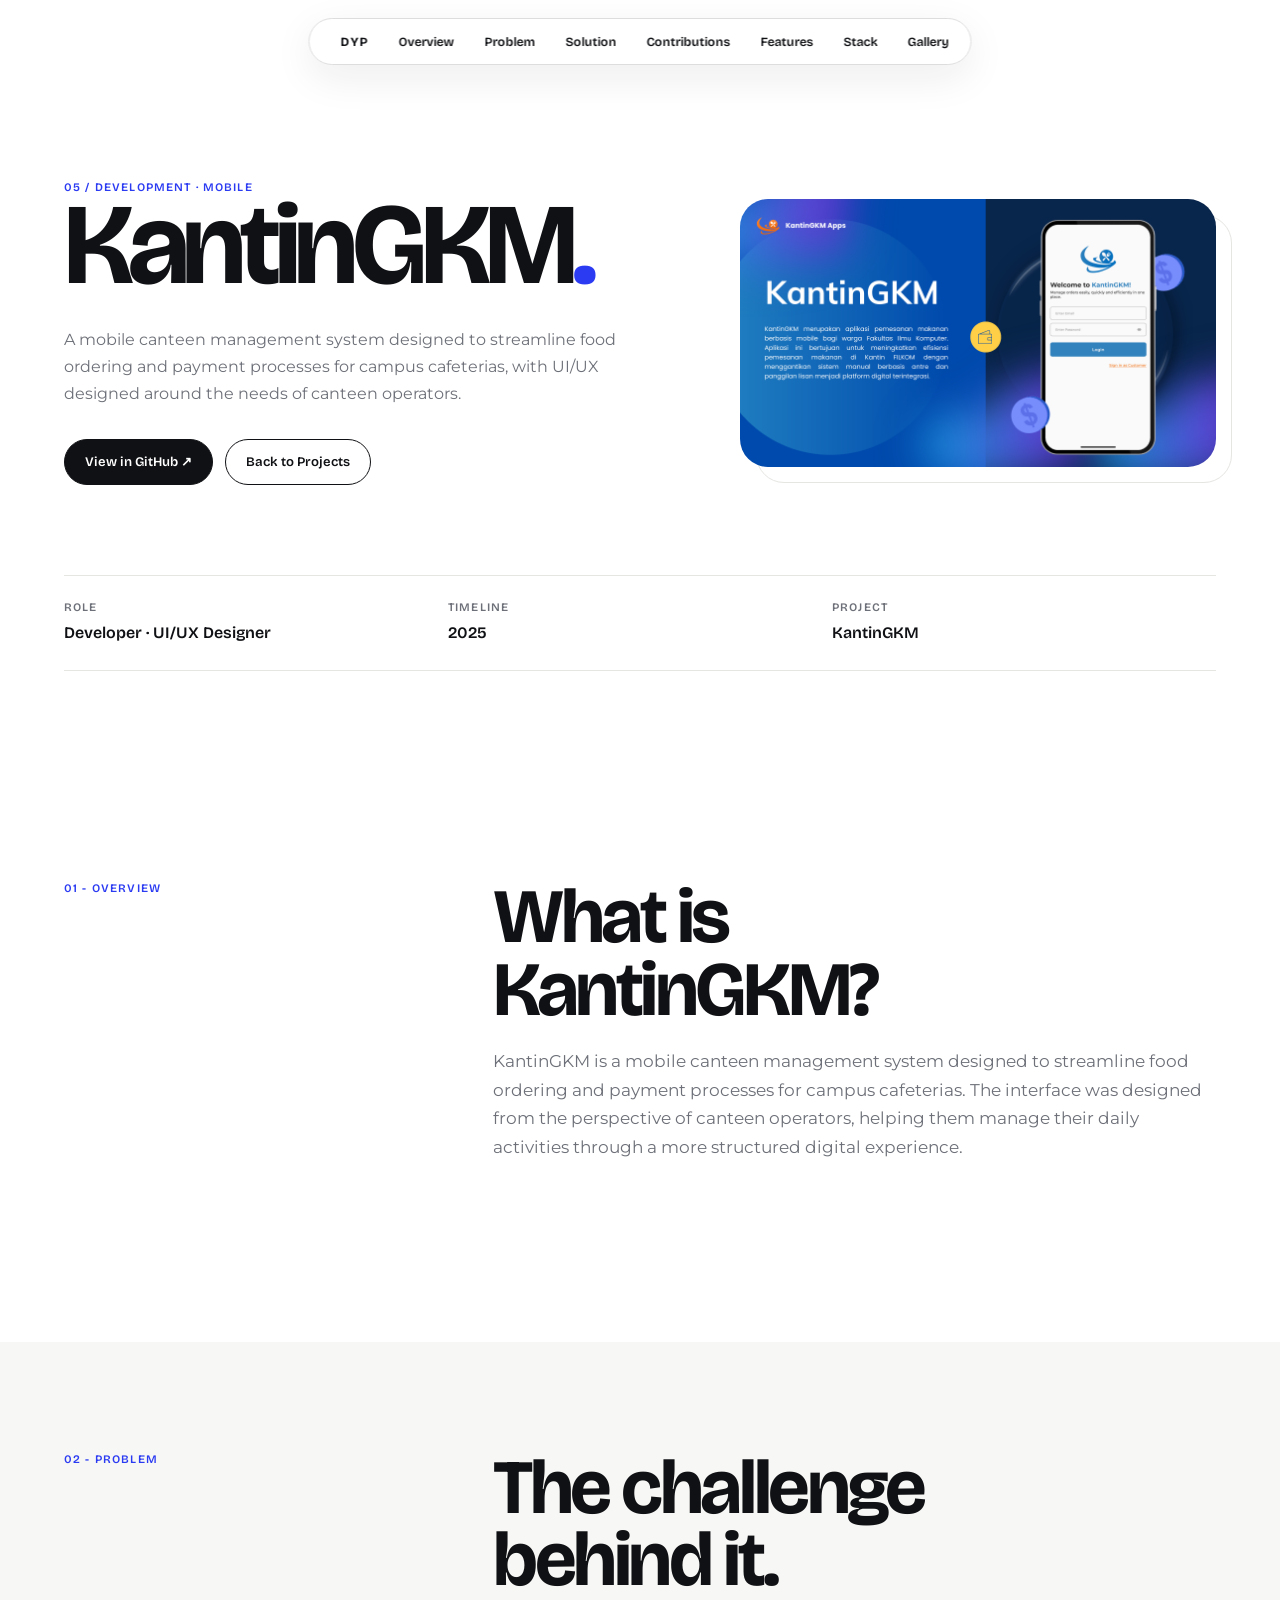
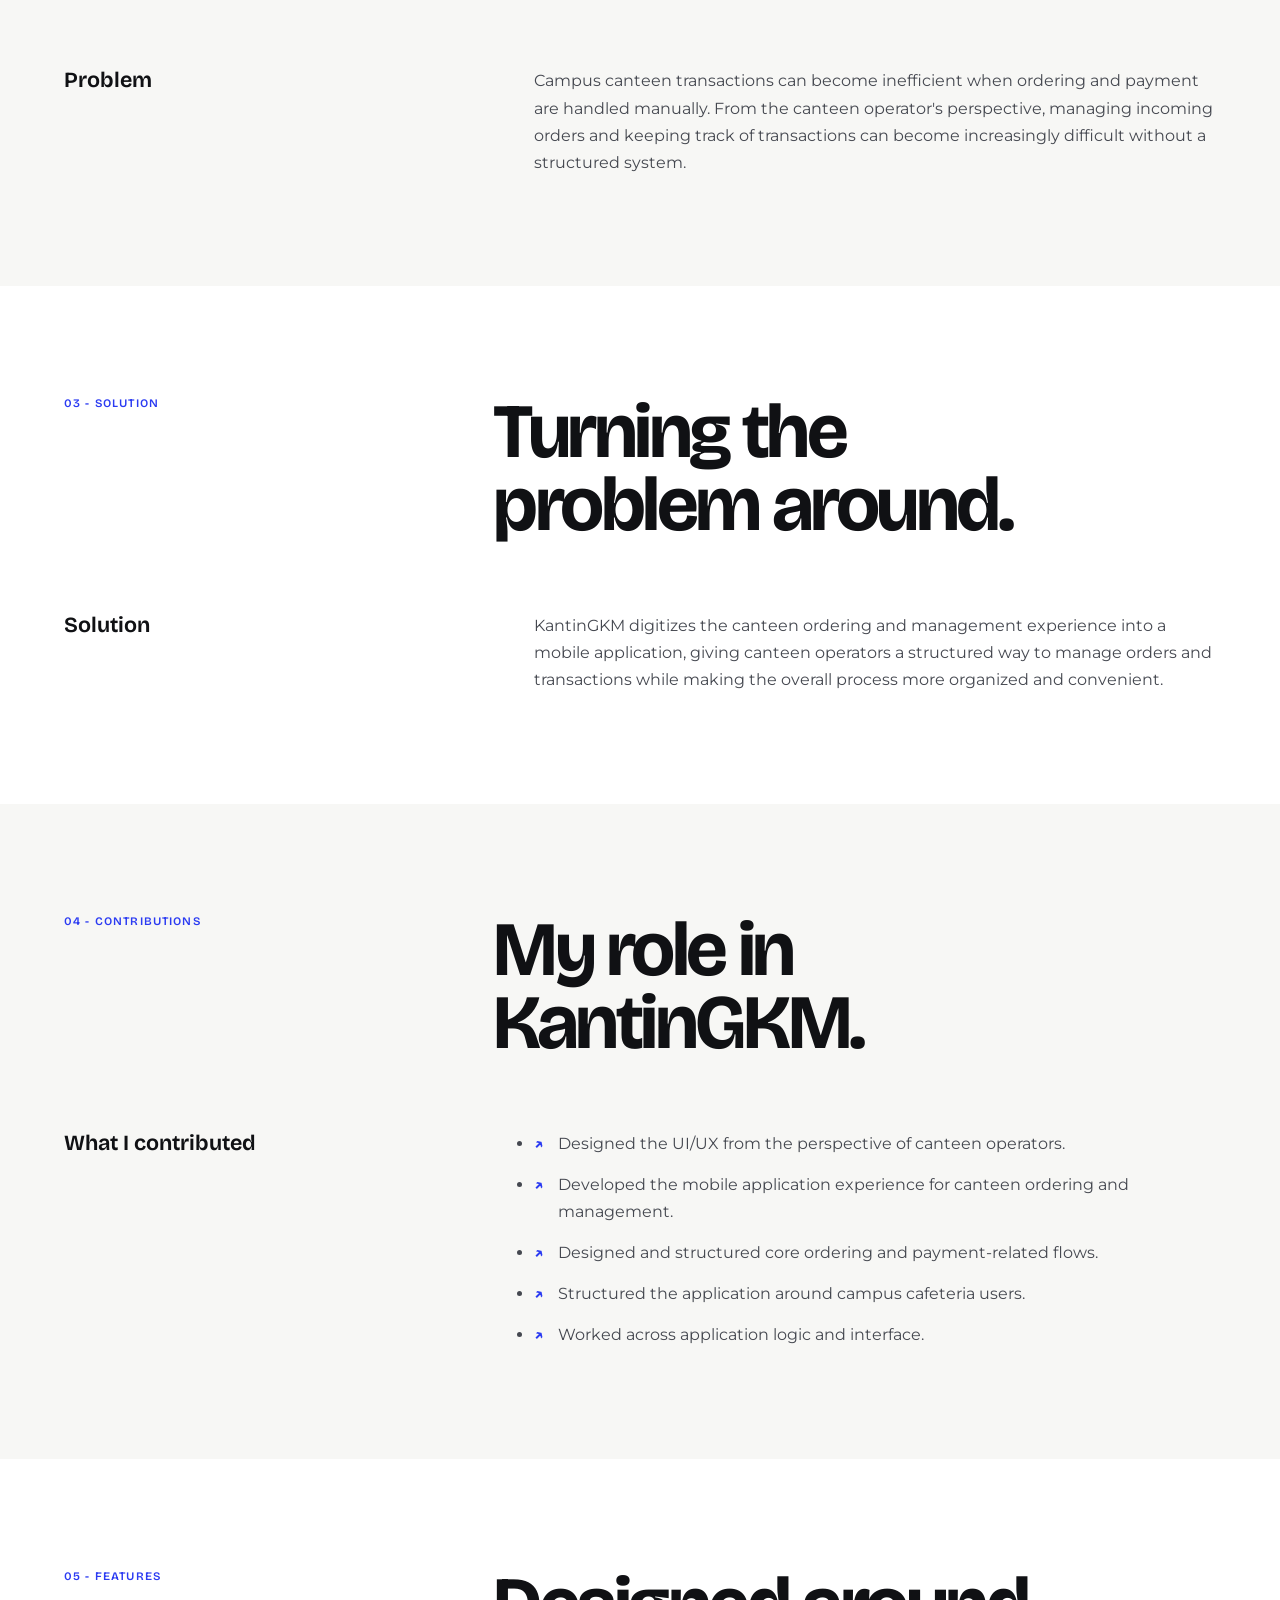
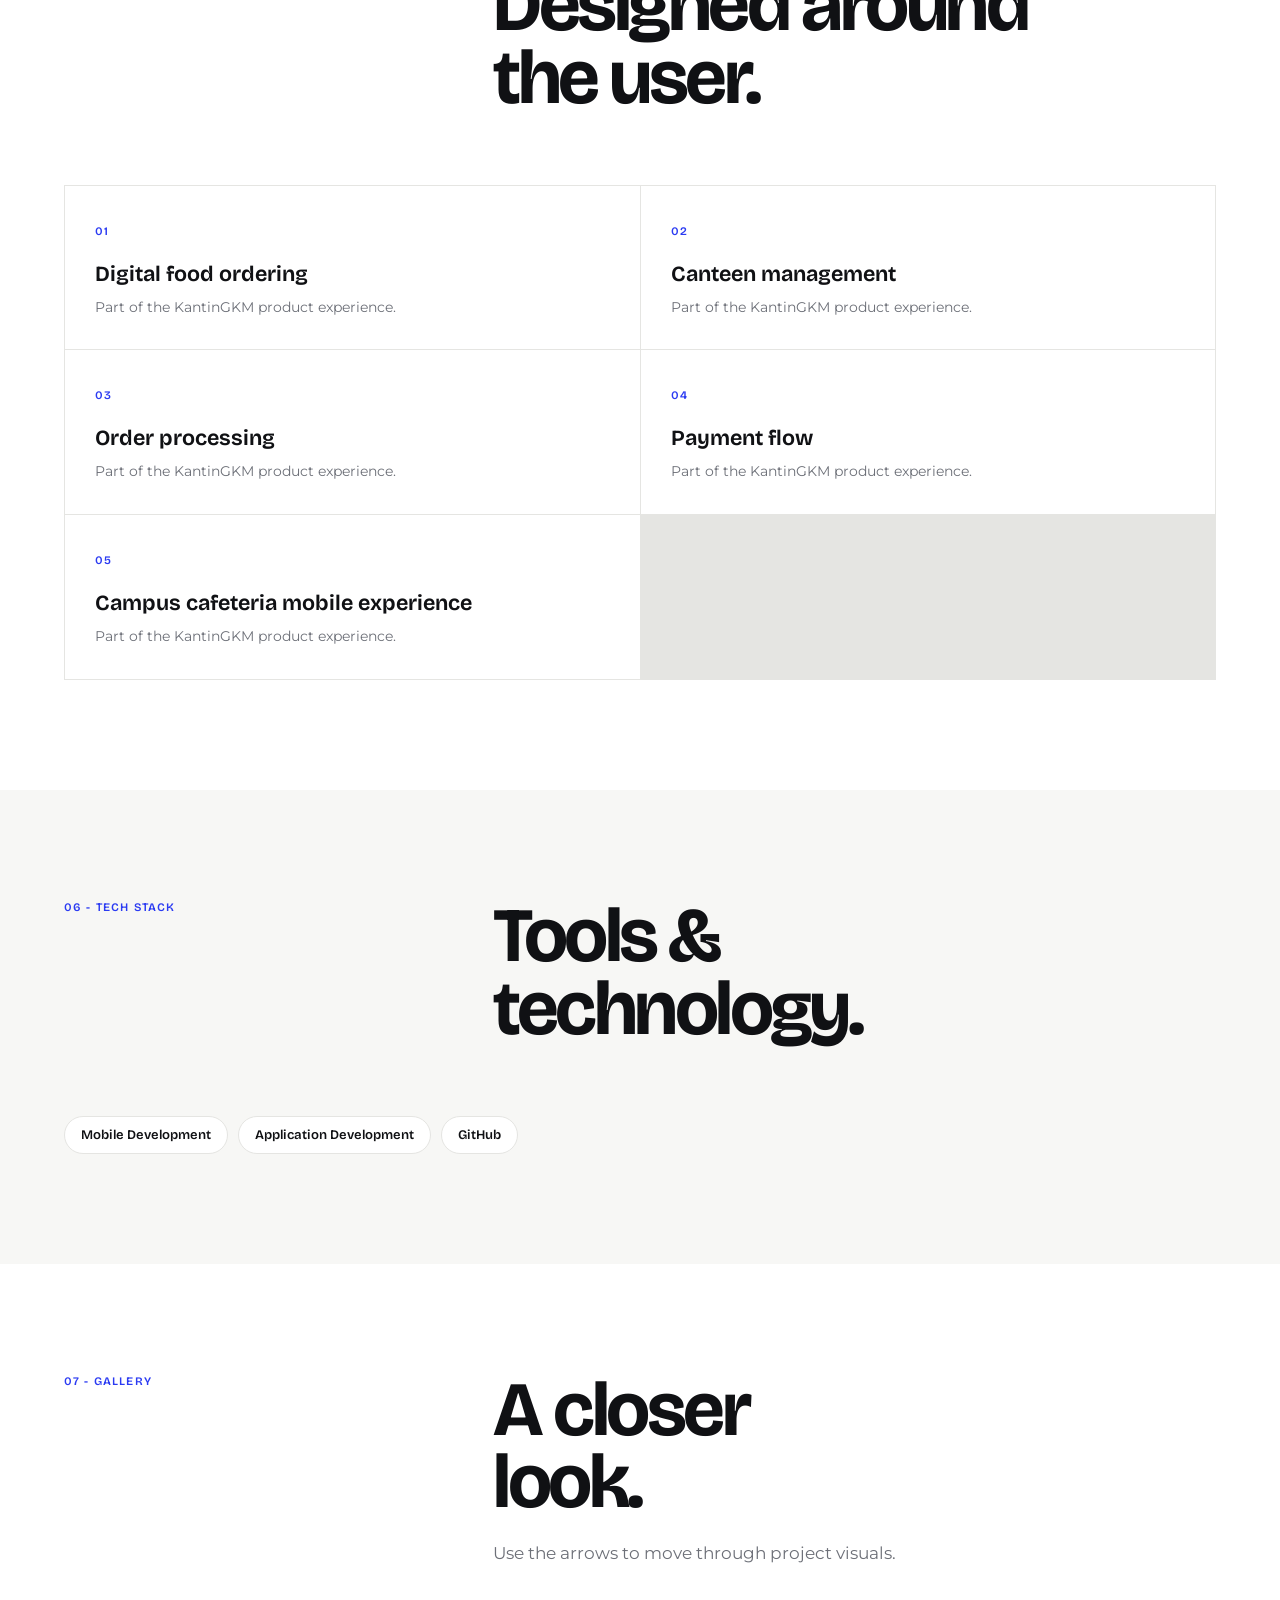
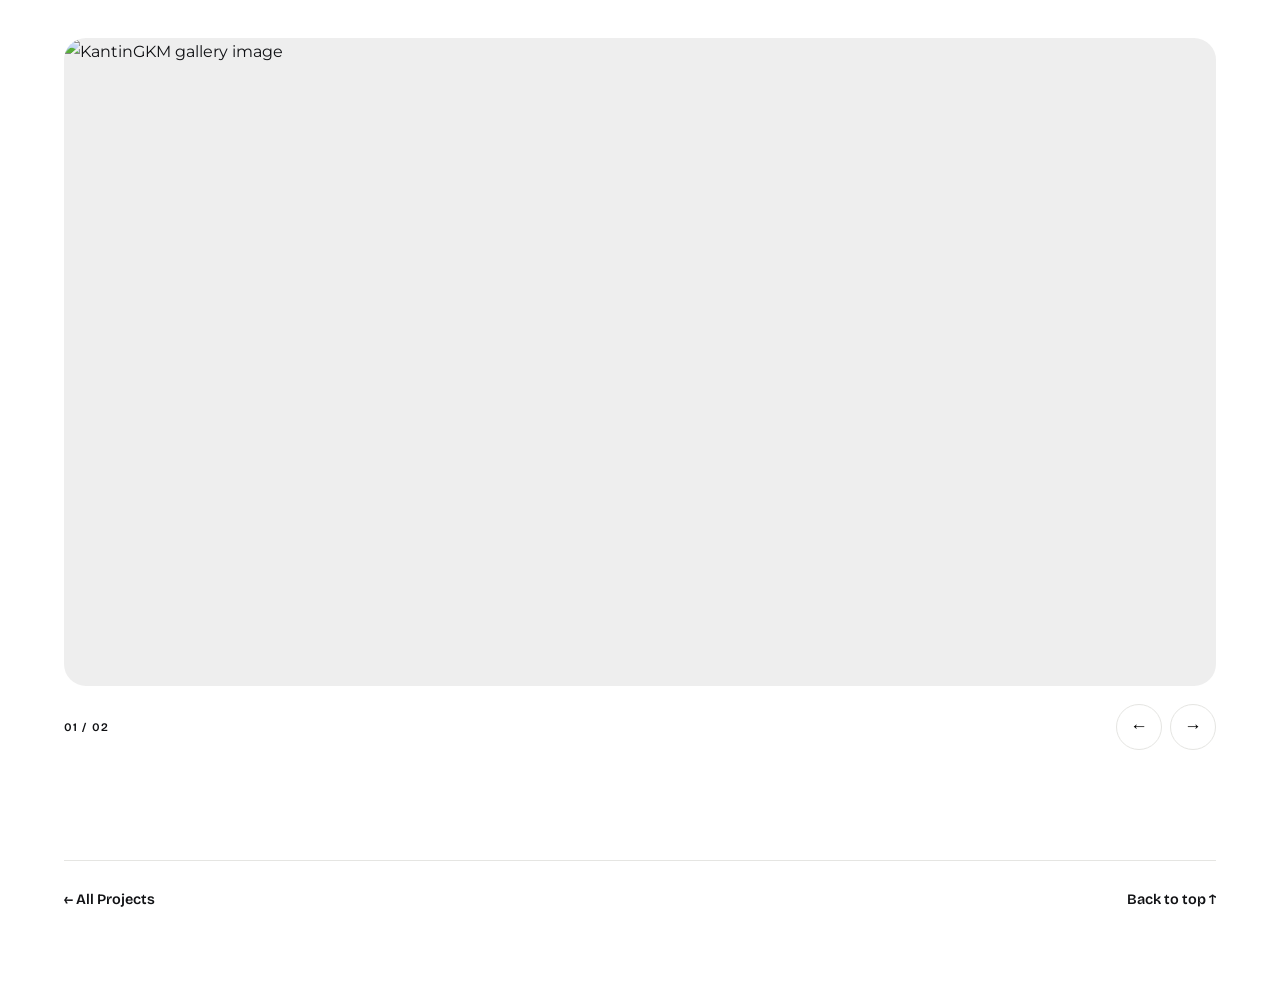
==== projects/kantingkm.html @ e8db1935 "update 2026" ====
<!doctype html>
<html lang="en">

<head>
    <meta charset="utf-8">
    <meta name="viewport" content="width=device-width,initial-scale=1">
    <title>KantinGKM - Dimas Yoga Pratama</title>
    <style>
        @import url('https://fonts.googleapis.com/css2?family=Bricolage+Grotesque:opsz,wght@12..96,400..800&family=Montserrat:wght@300;400;500;600;700&display=swap');

        :root {
            --bg: #fff;
            --surface: #f7f7f5;
            --ink: #101114;
            --muted: #6d7078;
            --line: #e5e5e2;
            --accent: #2b3bf2;
            --max: 1240px;
            --pad: clamp(20px, 5vw, 72px);
            --ease: cubic-bezier(.22, .9, .28, 1)
        }

        * {
            box-sizing: border-box;
            margin: 0;
            padding: 0
        }

        html {
            scroll-behavior: smooth
        }

        body {
            background: var(--bg);
            color: var(--ink);
            font-family: Montserrat, sans-serif;
            line-height: 1.7;
            -webkit-font-smoothing: antialiased
        }

        img {
            display: block;
            max-width: 100%
        }

        a {
            color: inherit
        }

        .container {
            width: min(var(--max), calc(100% - 2 * var(--pad)));
            margin: auto
        }

        .navbar {
            position: fixed;
            top: 18px;
            left: 50%;
            transform: translateX(-50%);
            z-index: 20;
            display: flex;
            align-items: center;
            gap: 4px;
            padding: 7px 9px 7px 18px;
            border: 1px solid #ddd;
            border-radius: 999px;
            background: #fffffff2;
            backdrop-filter: blur(18px);
            box-shadow: 0 12px 40px #14141e14
        }

        .navbar a {
            font: 600 .78rem 'Bricolage Grotesque', sans-serif;
            text-decoration: none;
            padding: 8px 13px;
            border-radius: 999px
        }

        .navbar a:hover {
            background: #f0f0ef
        }

        .navbar .brand {
            font-weight: 700;
            letter-spacing: .08em
        }

        .hero {
            padding: 180px 0 100px
        }

        .hero-grid {
            display: grid;
            grid-template-columns: 1fr .8fr;
            gap: 80px;
            align-items: center
        }

        .kicker,
        .section-num,
        .meta-label,
        .feature-num,
        .gallery-count {
            font: 600 .72rem 'Bricolage Grotesque', sans-serif;
            letter-spacing: .1em;
            text-transform: uppercase
        }

        .kicker,
        .section-num,
        .feature-num {
            color: var(--accent)
        }

        .hero h1 {
            font: 700 clamp(4rem, 9vw, 8.8rem)/.9 'Bricolage Grotesque', sans-serif;
            letter-spacing: -.055em
        }

        .hero h1 span {
            color: var(--accent)
        }

        .hero-description {
            margin-top: 28px;
            max-width: 600px;
            color: var(--muted)
        }

        .hero-actions {
            display: flex;
            gap: 12px;
            flex-wrap: wrap;
            margin-top: 32px
        }

        .button {
            display: inline-flex;
            align-items: center;
            justify-content: center;
            min-height: 46px;
            padding: 0 20px;
            border-radius: 999px;
            text-decoration: none;
            font: 600 .82rem 'Bricolage Grotesque', sans-serif;
            border: 1px solid var(--ink);
            transition: .35s var(--ease)
        }

        .button.primary {
            background: var(--ink);
            color: #fff
        }

        .button:hover {
            transform: translateY(-2px)
        }

        .button.primary:hover {
            background: var(--accent);
            border-color: var(--accent)
        }

        .button.ghost:hover {
            background: var(--ink);
            color: #fff
        }

        .hero-media img {
            width: 100%;
            aspect-ratio: 16/9;
            object-fit: cover;
            border-radius: 28px
        }

        .hero-media {
            position: relative
        }

        .hero-media:after {
            content: '';
            position: absolute;
            inset: 16px -16px -16px 16px;
            border: 1px solid var(--line);
            border-radius: 28px;
            z-index: -1
        }

        .meta {
            display: grid;
            grid-template-columns: repeat(3, 1fr);
            border-top: 1px solid var(--line);
            border-bottom: 1px solid var(--line);
            margin-top: 90px
        }

        .meta-item {
            padding: 24px 20px 24px 0
        }

        .meta-label {
            display: block;
            color: var(--muted);
            margin-bottom: 5px
        }

        .meta-value {
            font: 600 1rem 'Bricolage Grotesque', sans-serif
        }

        .section {
            padding: 110px 0
        }

        .section.alt {
            background: var(--surface)
        }

        .section-head {
            display: grid;
            grid-template-columns: .7fr 1.3fr;
            gap: 40px;
            margin-bottom: 70px
        }

        .section h2 {
            font: 700 clamp(2.7rem, 6vw, 5.5rem)/.95 'Bricolage Grotesque', sans-serif;
            letter-spacing: -.045em
        }

        .section-lead {
            font-size: 1.05rem;
            color: var(--muted);
            max-width: 65ch;
            margin-top: 20px
        }

        .case-copy {
            display: grid;
            grid-template-columns: .75fr 1.25fr;
            gap: 60px
        }

        .case-copy h3,
        .feature h3 {
            font: 650 1.35rem 'Bricolage Grotesque', sans-serif
        }

        .case-copy p,
        .list li {
            color: #454850
        }

        .list {
            display: grid;
            gap: 14px
        }

        .list li {
            position: relative;
            padding-left: 24px
        }

        .list li:before {
            content: '↗';
            position: absolute;
            left: 0;
            color: var(--accent);
            font-weight: 700
        }

        .feature-grid {
            display: grid;
            grid-template-columns: repeat(2, 1fr);
            gap: 1px;
            background: var(--line);
            border: 1px solid var(--line)
        }

        .feature {
            background: var(--bg);
            padding: 30px
        }

        .feature h3 {
            margin: 18px 0 8px
        }

        .feature p {
            font-size: .9rem;
            color: var(--muted)
        }

        .stack {
            display: flex;
            flex-wrap: wrap;
            gap: 10px
        }

        .chip {
            padding: 10px 16px;
            border: 1px solid var(--line);
            border-radius: 999px;
            font: 600 .82rem 'Bricolage Grotesque', sans-serif;
            background: #fff
        }

        .gallery-frame {
            position: relative;
            overflow: hidden;
            border-radius: 22px;
            background: #eee;
            aspect-ratio: 16/9
        }

        .gallery-frame img {
            width: 100%;
            height: 100%;
            object-fit: cover;
            transition: opacity .2s
        }

        .gallery-controls {
            display: flex;
            justify-content: space-between;
            align-items: center;
            margin-top: 18px
        }

        .gallery-buttons {
            display: flex;
            gap: 8px
        }

        .gallery-buttons button {
            width: 46px;
            height: 46px;
            border: 1px solid var(--line);
            background: #fff;
            border-radius: 50%;
            font-size: 1.1rem;
            cursor: pointer
        }

        .gallery-buttons button:hover {
            background: var(--ink);
            color: #fff
        }

        .note {
            margin-top: 15px;
            color: var(--muted);
            font-size: .78rem
        }

        .bottom-nav {
            display: flex;
            justify-content: space-between;
            border-top: 1px solid var(--line);
            padding: 30px 0 80px
        }

        .bottom-nav a {
            font: 600 .9rem 'Bricolage Grotesque', sans-serif;
            text-decoration: none
        }

        .bottom-nav a:hover {
            color: var(--accent)
        }

        .reveal {
            opacity: 0;
            transform: translateY(22px);
            transition: .8s var(--ease)
        }

        .reveal.show {
            opacity: 1;
            transform: none
        }

        @media(max-width:800px) {
            .navbar {
                width: calc(100% - 28px);
                justify-content: space-between
            }

            .navbar a:not(.brand) {
                display: none
            }

            .hero {
                padding-top: 130px
            }

            .hero-grid,
            .section-head,
            .case-copy {
                grid-template-columns: 1fr
            }

            .hero-grid {
                gap: 45px
            }

            .hero h1 {
                font-size: clamp(3.5rem, 17vw, 6rem)
            }

            .meta {
                grid-template-columns: 1fr
            }

            .meta-item {
                border-bottom: 1px solid var(--line)
            }

            .section {
                padding: 80px 0
            }

            .feature-grid {
                grid-template-columns: 1fr
            }

            .bottom-nav {
                padding-bottom: 50px
            }
        }
    </style>
</head>

<body>
    <nav class="navbar"><a class="brand" href="../index.html">DYP</a><a href="#overview">Overview</a><a
            href="#problem">Problem</a><a href="#solution">Solution</a><a href="#contributions">Contributions</a><a
            href="#features">Features</a><a href="#stack">Stack</a><a href="#gallery">Gallery</a></nav>
    <main>
        <section class="hero">
            <div class="container">
                <div class="hero-grid">
                    <div class="reveal">
                        <p class="kicker">05 / Development · Mobile</p>
                        <h1>KantinGKM<span>.</span></h1>
                        <p class="hero-description">A mobile canteen management system designed to streamline food ordering and payment processes for campus cafeterias, with UI/UX designed around the needs of canteen operators.</p>
                        <div class="hero-actions"><a class="button primary"
                                href="https://github.com/dimassypp/KantinGKM" target="_blank" rel="noopener">View in
                                GitHub ↗</a><a class="button ghost" href="../index.html#projects">Back to Projects</a>
                        </div>
                    </div>
                    <div class="hero-media reveal"><img src="../assets/images/kantingkm.png"
                            alt="KantinGKM project preview"></div>
                </div>
                <div class="meta reveal">
                    <div class="meta-item"><span class="meta-label">Role</span><span class="meta-value">Developer · UI/UX Designer</span>
                    </div>
                    <div class="meta-item"><span class="meta-label">Timeline</span><span class="meta-value">2025</span>
                    </div>
                    <div class="meta-item"><span class="meta-label">Project</span><span
                            class="meta-value">KantinGKM</span></div>
                </div>
            </div>
        </section>
        <section class="section" id="overview">
            <div class="container">
                <div class="section-head reveal"><span class="section-num">01 - OVERVIEW</span>
                    <div>
                        <h2>What is<br>KantinGKM?</h2>
                        <p class="section-lead">KantinGKM is a mobile canteen management system designed to streamline food ordering and payment processes for campus cafeterias. The interface was designed from the perspective of canteen operators, helping them manage their daily activities through a more structured digital experience.</p>
                    </div>
                </div>
            </div>
        </section>
        <section class="section alt" id="problem">
            <div class="container">
                <div class="section-head reveal"><span class="section-num">02 - PROBLEM</span>
                    <div>
                        <h2>The challenge<br>behind it.</h2>
                    </div>
                </div>
                <div class="case-copy reveal">
                    <h3>Problem</h3>
                    <p>Campus canteen transactions can become inefficient when ordering and payment are handled manually. From the canteen operator's perspective, managing incoming orders and keeping track of transactions can become increasingly difficult without a structured system.</p>
                </div>
            </div>
        </section>
        <section class="section" id="solution">
            <div class="container">
                <div class="section-head reveal"><span class="section-num">03 - SOLUTION</span>
                    <div>
                        <h2>Turning the<br>problem around.</h2>
                    </div>
                </div>
                <div class="case-copy reveal">
                    <h3>Solution</h3>
                    <p>KantinGKM digitizes the canteen ordering and management experience into a mobile application, giving canteen operators a structured way to manage orders and transactions while making the overall process more organized and convenient.
                    </p>
                </div>
            </div>
        </section>
        <section class="section alt" id="contributions">
            <div class="container">
                <div class="section-head reveal"><span class="section-num">04 - CONTRIBUTIONS</span>
                    <div>
                        <h2>My role in<br>KantinGKM.</h2>
                    </div>
                </div>
                <div class="case-copy reveal">
                    <h3>What I contributed</h3>
                    <ul class="list">
                        <li>Designed the UI/UX from the perspective of canteen operators.</li>
                        <li>Developed the mobile application experience for canteen ordering and management.</li>
                        <li>Designed and structured core ordering and payment-related flows.</li>
                        <li>Structured the application around campus cafeteria users.</li>
                        <li>Worked across application logic and interface.</li>
                    </ul>
                </div>
            </div>
        </section>
        <section class="section" id="features">
            <div class="container">
                <div class="section-head reveal"><span class="section-num">05 - FEATURES</span>
                    <div>
                        <h2>Designed around<br>the user.</h2>
                    </div>
                </div>
                <div class="feature-grid">
                    <article class='feature reveal'><span class='feature-num'>01</span>
                        <h3>Digital food ordering</h3>
                        <p>Part of the KantinGKM product experience.</p>
                    </article>
                    <article class='feature reveal'><span class='feature-num'>02</span>
                        <h3>Canteen management</h3>
                        <p>Part of the KantinGKM product experience.</p>
                    </article>
                    <article class='feature reveal'><span class='feature-num'>03</span>
                        <h3>Order processing</h3>
                        <p>Part of the KantinGKM product experience.</p>
                    </article>
                    <article class='feature reveal'><span class='feature-num'>04</span>
                        <h3>Payment flow</h3>
                        <p>Part of the KantinGKM product experience.</p>
                    </article>
                    <article class='feature reveal'><span class='feature-num'>05</span>
                        <h3>Campus cafeteria mobile experience</h3>
                        <p>Part of the KantinGKM product experience.</p>
                    </article>
                </div>
            </div>
        </section>
        <section class="section alt" id="stack">
            <div class="container">
                <div class="section-head reveal"><span class="section-num">06 - TECH STACK</span>
                    <div>
                        <h2>Tools &amp;<br>technology.</h2>
                    </div>
                </div>
                <div class="stack reveal"><span class='chip'>Mobile Development</span><span class='chip'>Application
                        Development</span><span class='chip'>GitHub</span></div>
            </div>
        </section>
        <section class="section" id="gallery">
            <div class="container">
                <div class="section-head reveal"><span class="section-num">07 - GALLERY</span>
                    <div>
                        <h2>A closer<br>look.</h2>
                        <p class="section-lead">Use the arrows to move through project visuals.</p>
                    </div>
                </div>
                <div class="gallery reveal">
                    <div class="gallery-frame"><img id="galleryImage" src="../assets/images/kantingkm1.png"
                            alt="KantinGKM gallery image"></div>
                    <div class="gallery-controls"><span class="gallery-count" id="galleryCount">01 / 02</span>
                        <div class="gallery-buttons"><button id="prev" type="button">←</button><button id="next"
                                type="button">→</button></div>
                    </div>
                </div>
            </div>
        </section>
        <section class="container">
            <div class="bottom-nav"><a href="../index.html#projects">← All Projects</a><a href="#overview">Back to top
                    ↑</a></div>
        </section>
    </main>
    <script>const gallery = ["../assets/images/kantingkm1.png", "../assets/images/kantingkm2.png"]; let i = 0; const im = document.getElementById('galleryImage'), ct = document.getElementById('galleryCount'); function render() { im.style.opacity = 0; setTimeout(() => { im.src = gallery[i]; im.style.opacity = 1; ct.textContent = String(i + 1).padStart(2, '0') + ' / ' + String(gallery.length).padStart(2, '0') }, 120) } document.getElementById('next').onclick = () => { i = (i + 1) % gallery.length; render() }; document.getElementById('prev').onclick = () => { i = (i - 1 + gallery.length) % gallery.length; render() }; const o = new IntersectionObserver(es => es.forEach(e => e.isIntersecting && e.target.classList.add('show')), { threshold: .12 }); document.querySelectorAll('.reveal').forEach(e => o.observe(e));</script>
</body>

</html>
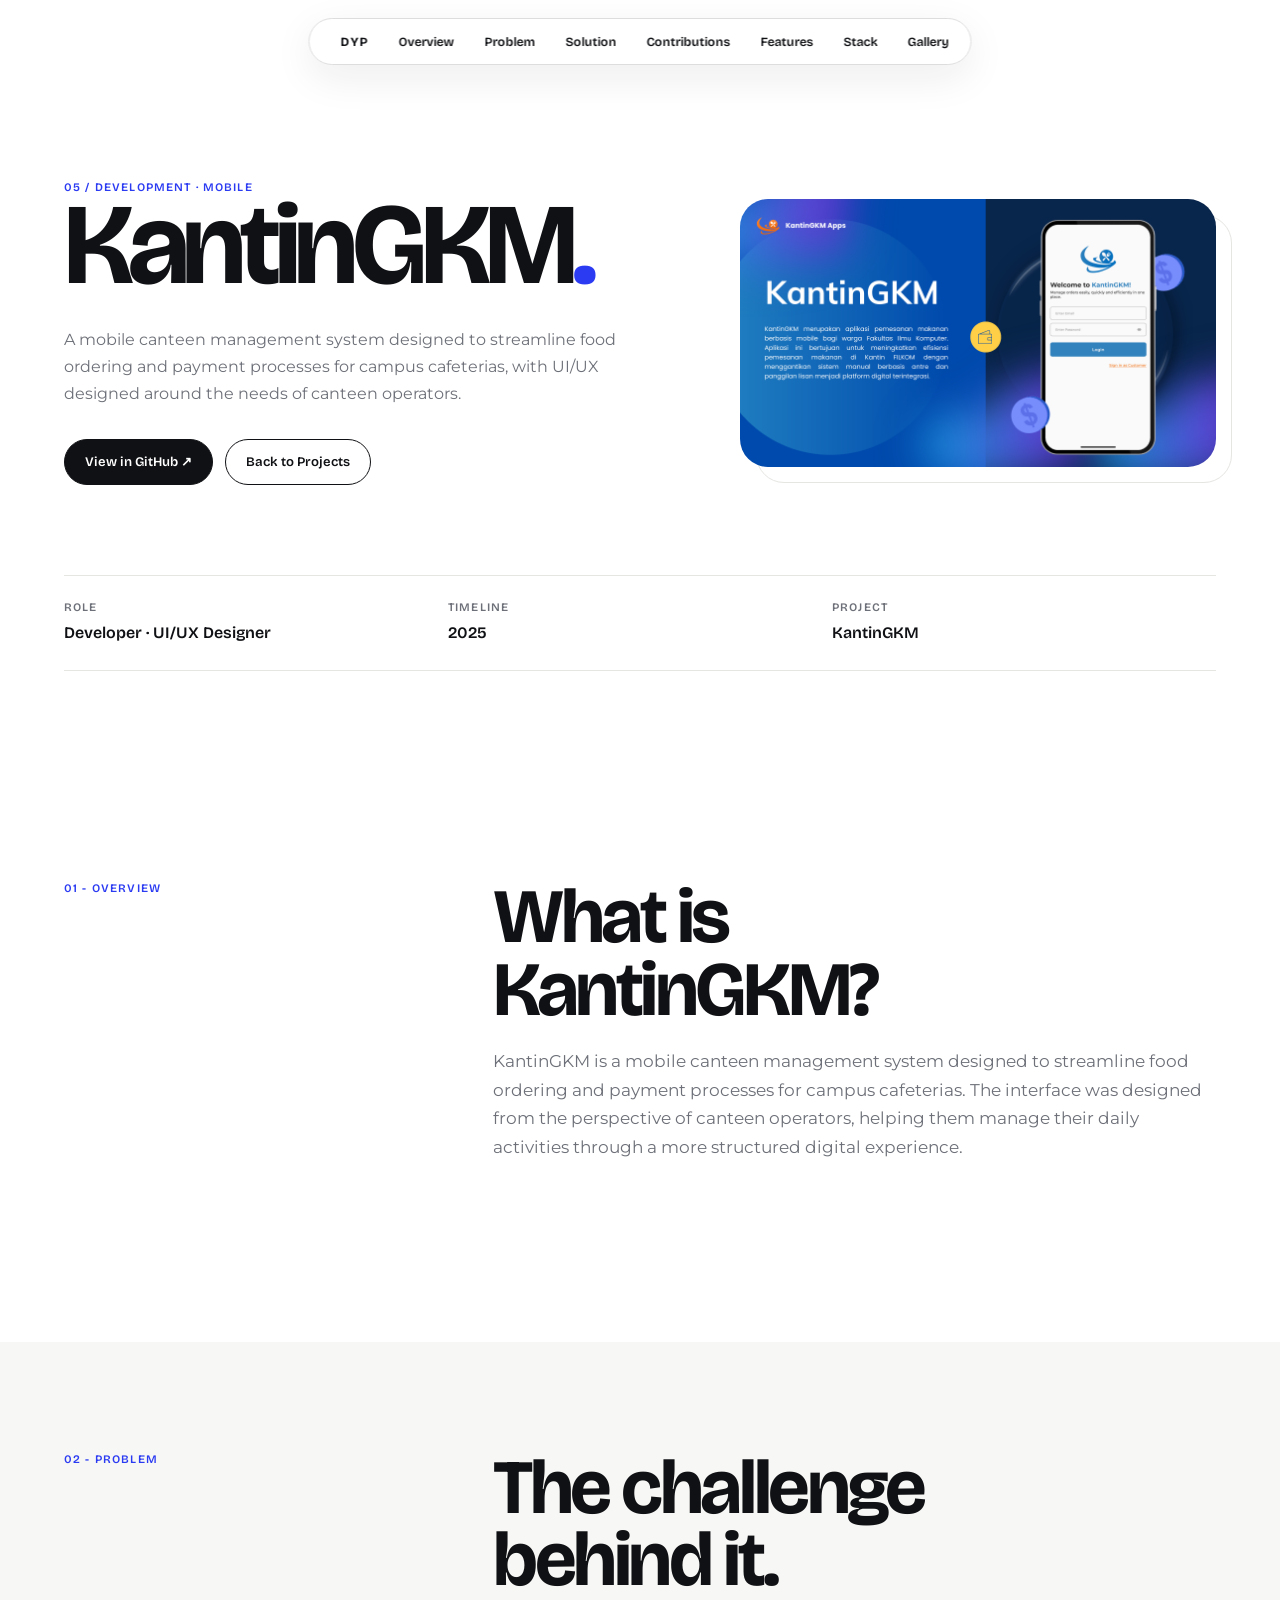
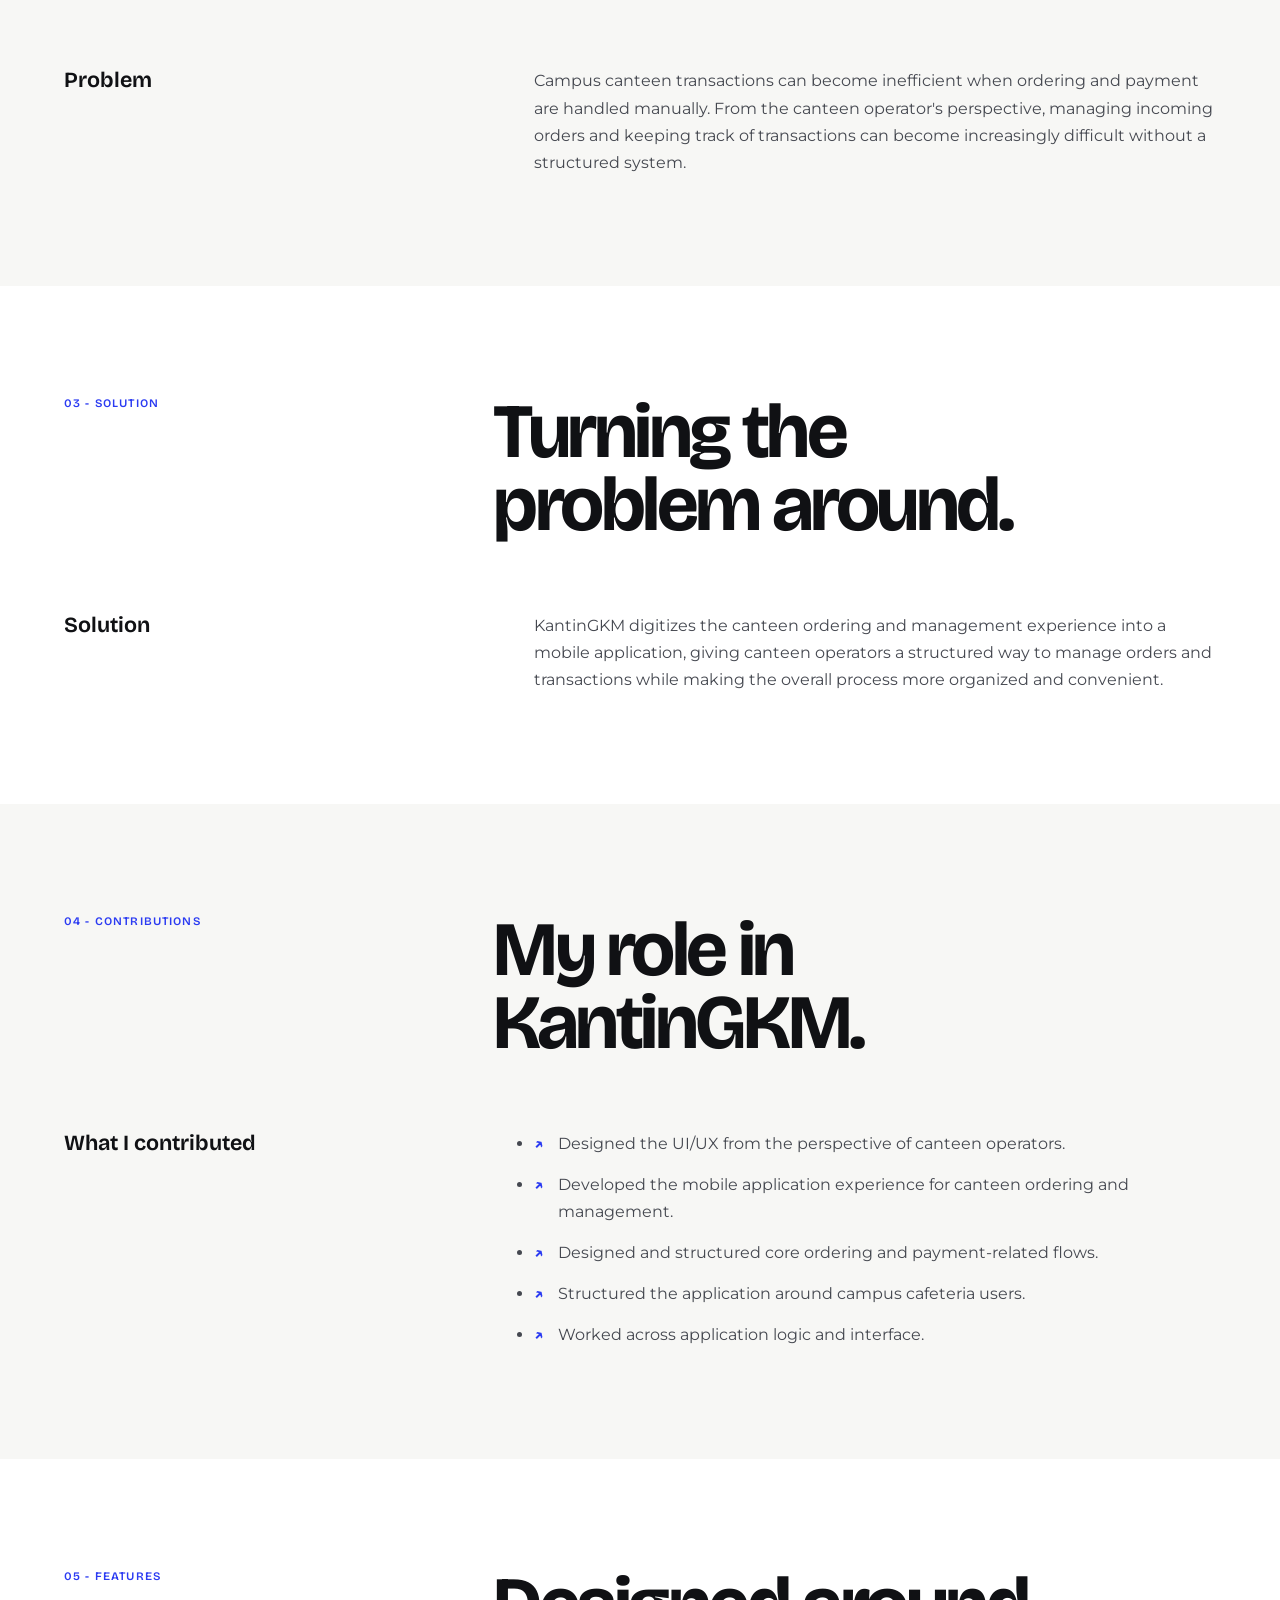
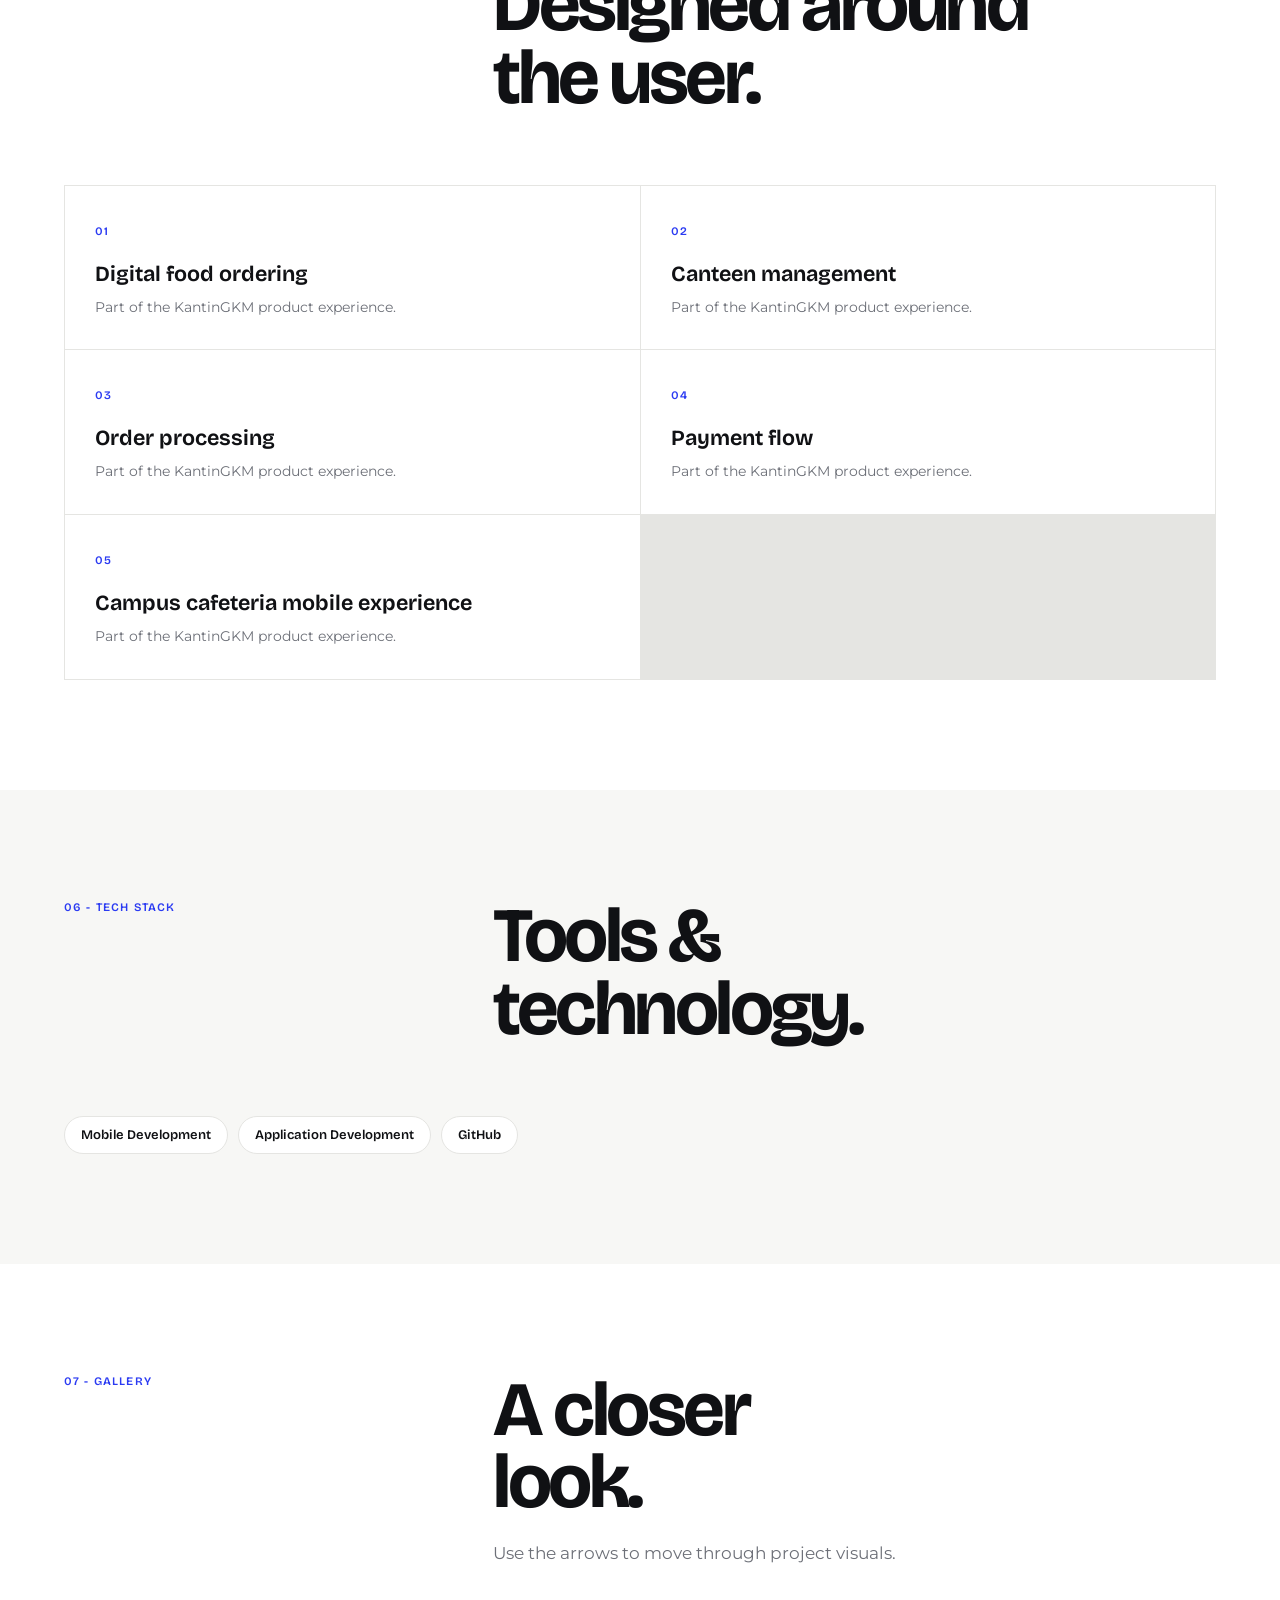
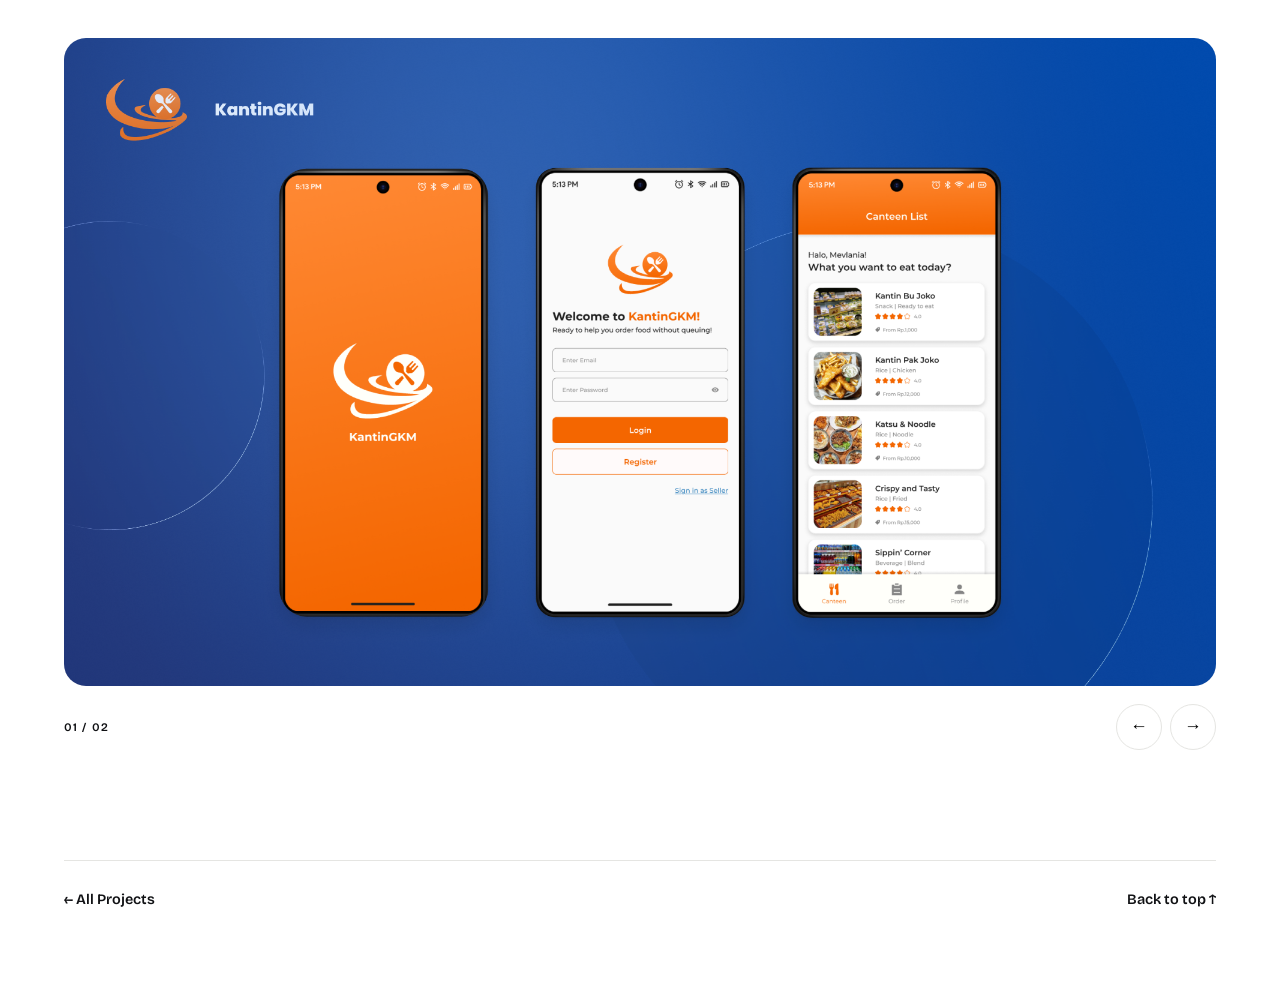
==== commit 88b2ba9d: "fix image" ====
--- a/projects/kantingkm.html
+++ b/projects/kantingkm.html
@@ -568,7 +568,7 @@
                     </div>
                 </div>
                 <div class="gallery reveal">
-                    <div class="gallery-frame"><img id="galleryImage" src="../assets/images/kantingkm1.png"
+                    <div class="gallery-frame"><img id="galleryImage" src="../assets/images/Kantingkm1.png"
                             alt="KantinGKM gallery image"></div>
                     <div class="gallery-controls"><span class="gallery-count" id="galleryCount">01 / 02</span>
                         <div class="gallery-buttons"><button id="prev" type="button">←</button><button id="next"
@@ -582,7 +582,7 @@
                     ↑</a></div>
         </section>
     </main>
-    <script>const gallery = ["../assets/images/kantingkm1.png", "../assets/images/kantingkm2.png"]; let i = 0; const im = document.getElementById('galleryImage'), ct = document.getElementById('galleryCount'); function render() { im.style.opacity = 0; setTimeout(() => { im.src = gallery[i]; im.style.opacity = 1; ct.textContent = String(i + 1).padStart(2, '0') + ' / ' + String(gallery.length).padStart(2, '0') }, 120) } document.getElementById('next').onclick = () => { i = (i + 1) % gallery.length; render() }; document.getElementById('prev').onclick = () => { i = (i - 1 + gallery.length) % gallery.length; render() }; const o = new IntersectionObserver(es => es.forEach(e => e.isIntersecting && e.target.classList.add('show')), { threshold: .12 }); document.querySelectorAll('.reveal').forEach(e => o.observe(e));</script>
+    <script>const gallery = ["../assets/images/Kantingkm1.png", "../assets/images/Kantingkm - 2.png"]; let i = 0; const im = document.getElementById('galleryImage'), ct = document.getElementById('galleryCount'); function render() { im.style.opacity = 0; setTimeout(() => { im.src = gallery[i]; im.style.opacity = 1; ct.textContent = String(i + 1).padStart(2, '0') + ' / ' + String(gallery.length).padStart(2, '0') }, 120) } document.getElementById('next').onclick = () => { i = (i + 1) % gallery.length; render() }; document.getElementById('prev').onclick = () => { i = (i - 1 + gallery.length) % gallery.length; render() }; const o = new IntersectionObserver(es => es.forEach(e => e.isIntersecting && e.target.classList.add('show')), { threshold: .12 }); document.querySelectorAll('.reveal').forEach(e => o.observe(e));</script>
 </body>
 
 </html>
